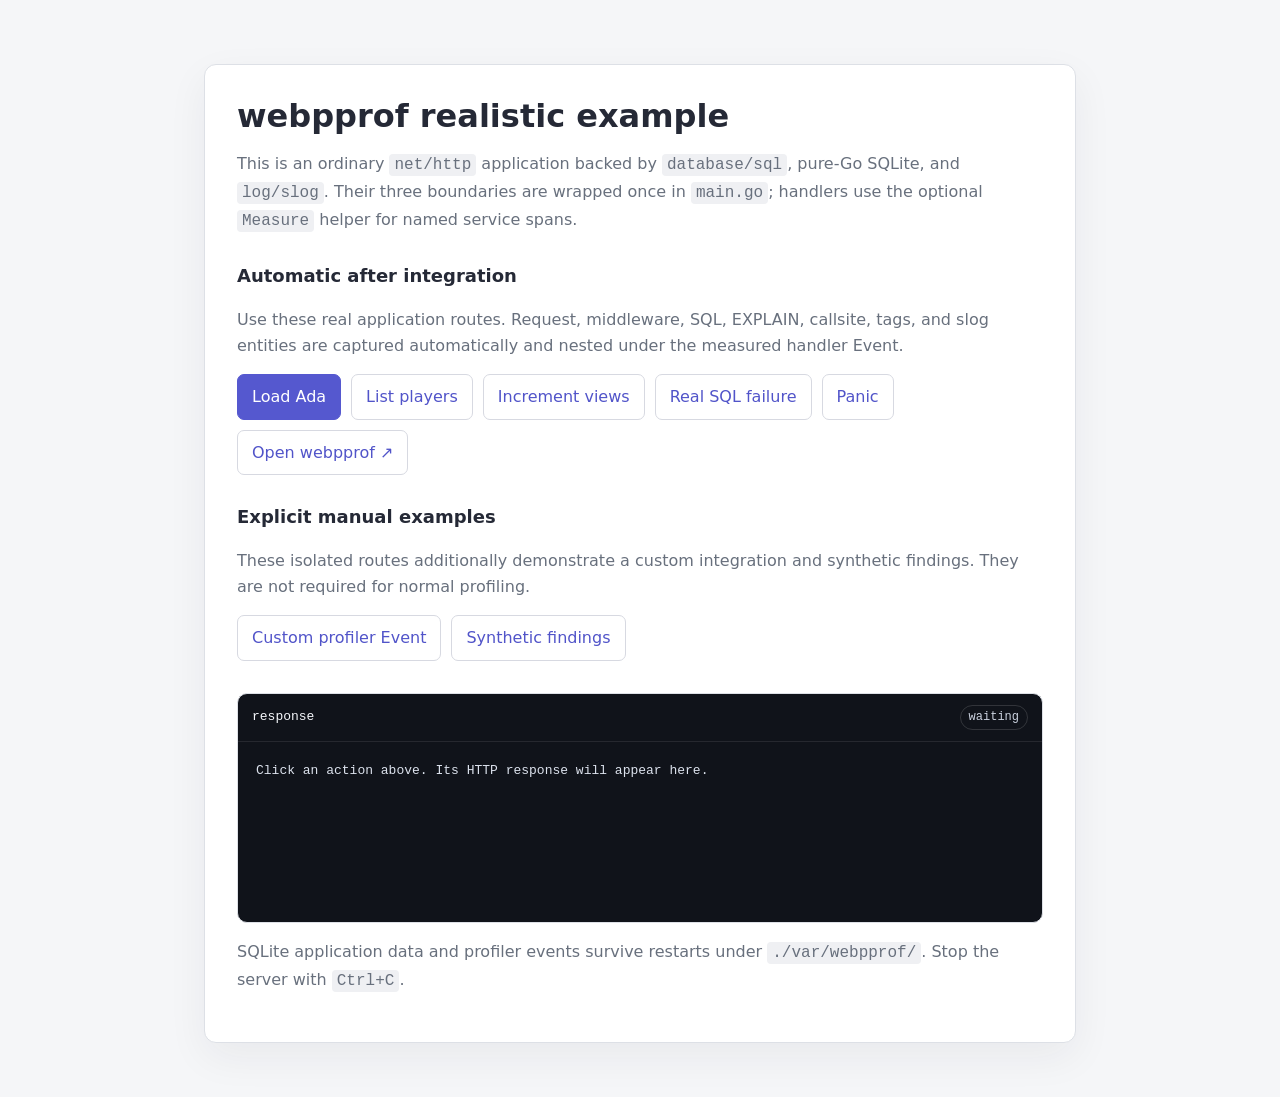
==== example/home.html @ 1f146370 "feat: release webpprof v0.3.0" ====
<!doctype html>
<html lang="en">
<head>
  <meta charset="utf-8">
  <meta name="viewport" content="width=device-width, initial-scale=1">
  <title>webpprof realistic example</title>
  <style>
    :root { color-scheme: light; --ink: #252936; --muted: #68707d; --line: #dde0e6; --accent: #5558cf; --paper: #ffffff; --canvas: #f5f6f8; }
    * { box-sizing: border-box; }
    body { max-width: 920px; margin: 64px auto; padding: 0 24px; color: var(--ink); background: var(--canvas); font: 16px/1.6 system-ui, sans-serif; }
    main { padding: 32px; border: 1px solid #dde0e6; border-radius: 12px; background: white; box-shadow: 0 14px 40px #1f29370f; }
    h1 { margin: 0 0 8px; line-height: 1.2; }
    h2 { margin: 28px 0 4px; font-size: 18px; }
    p { color: var(--muted); }
    nav { display: flex; flex-wrap: wrap; gap: 10px; margin-top: 16px; }
    a, button { padding: 9px 14px; border: 1px solid #d7d9e1; border-radius: 7px; color: #5154c9; background: white; font: inherit; text-decoration: none; cursor: pointer; }
    a:hover, button:hover { border-color: #777ae0; background: #f0f1ff; }
    button.primary { border-color: var(--accent); color: white; background: var(--accent); }
    button:disabled { cursor: wait; opacity: .58; }
    p code { padding: 2px 5px; border-radius: 4px; background: #eff0f3; }
    .response-panel { margin-top: 32px; overflow: hidden; border: 1px solid var(--line); border-radius: 10px; background: #10131a; }
    .response-head { display: flex; align-items: center; justify-content: space-between; gap: 16px; min-height: 48px; padding: 10px 14px; border-bottom: 1px solid #ffffff17; color: #aeb6c5; font: 12px/1.4 ui-monospace, SFMono-Regular, Consolas, monospace; }
    .response-head strong { color: #f5f7fb; font-size: 13px; font-weight: 500; }
    .response-status { flex: none; padding: 3px 8px; border: 1px solid #ffffff24; border-radius: 999px; color: #cbd2df; }
    .response-status.ok { border-color: #39b98266; color: #63d69d; }
    .response-status.error { border-color: #e26b7666; color: #ff8993; }
    pre { min-height: 180px; max-height: 440px; margin: 0; overflow: auto; padding: 18px; color: #dce2ed; font: 13px/1.65 ui-monospace, SFMono-Regular, Consolas, monospace; tab-size: 2; white-space: pre-wrap; word-break: break-word; }
    pre code { font: inherit; }
    @media (max-width: 640px) { body { margin-block: 24px; } main { padding: 22px; } button, a { width: 100%; text-align: left; } }
  </style>
</head>
<body>
  <main>
    <h1>webpprof realistic example</h1>
    <p>This is an ordinary <code>net/http</code> application backed by <code>database/sql</code>, pure-Go SQLite, and <code>log/slog</code>. Their three boundaries are wrapped once in <code>main.go</code>; handlers use the optional <code>Measure</code> helper for named service spans.</p>
    <h2>Automatic after integration</h2>
    <p>Use these real application routes. Request, middleware, SQL, EXPLAIN, callsite, tags, and slog entities are captured automatically and nested under the measured handler Event.</p>
    <nav>
      <button class="primary" type="button" data-request="/api/players/42?tenant=acme" data-method="GET">Load Ada</button>
      <button type="button" data-request="/api/players?tenant=umbrella" data-method="GET">List players</button>
      <button type="button" data-request="/api/players/42/views?tenant=acme" data-method="POST">Increment views</button>
      <button type="button" data-request="/api/failure?tenant=acme" data-method="GET">Real SQL failure</button>
      <button type="button" data-request="/panic?tenant=umbrella" data-method="GET">Panic</button>
      <a href="/debug/webpprof/" target="_blank" rel="noreferrer">Open webpprof ↗</a>
    </nav>
    <h2>Explicit manual examples</h2>
    <p>These isolated routes additionally demonstrate a custom integration and synthetic findings. They are not required for normal profiling.</p>
    <nav>
      <button type="button" data-request="/api/manual/custom-profiler?tenant=acme" data-method="GET">Custom profiler Event</button>
      <button type="button" data-request="/api/manual/diagnostics?tenant=umbrella" data-method="GET">Synthetic findings</button>
    </nav>
    <section class="response-panel" aria-labelledby="response-title">
      <div class="response-head">
        <strong id="response-title">response</strong>
        <span id="response-status" class="response-status">waiting</span>
      </div>
      <pre><code id="response" aria-live="polite">Click an action above. Its HTTP response will appear here.</code></pre>
    </section>
    <p>SQLite application data and profiler events survive restarts under <code>./var/webpprof/</code>. Stop the server with <code>Ctrl+C</code>.</p>
  </main>
  <script>
    const output = document.getElementById('response');
    const status = document.getElementById('response-status');

    document.addEventListener('click', async function (event) {
      const button = event.target.closest('[data-request]');
      if (!button) return;

      const method = button.dataset.method || 'GET';
      const target = button.dataset.request;
      button.disabled = true;
      status.className = 'response-status';
      status.textContent = 'loading';
      output.textContent = method + ' ' + target + '\n\nWaiting for response…';

      try {
        const response = await fetch(target, {
          method: method,
          headers: { 'Accept': 'application/json' },
        });
        const body = await response.text();
        let rendered = body || '(empty response body)';
        try {
          rendered = JSON.stringify(JSON.parse(body), null, 2);
        } catch (_) {}

        status.className = 'response-status ' + (response.ok ? 'ok' : 'error');
        status.textContent = String(response.status) + ' ' + response.statusText;
        output.textContent = method + ' ' + target + '\n\n' + rendered;
      } catch (error) {
        status.className = 'response-status error';
        status.textContent = 'network error';
        output.textContent = method + ' ' + target + '\n\n' + String(error);
      } finally {
        button.disabled = false;
      }
    });
  </script>
</body>
</html>
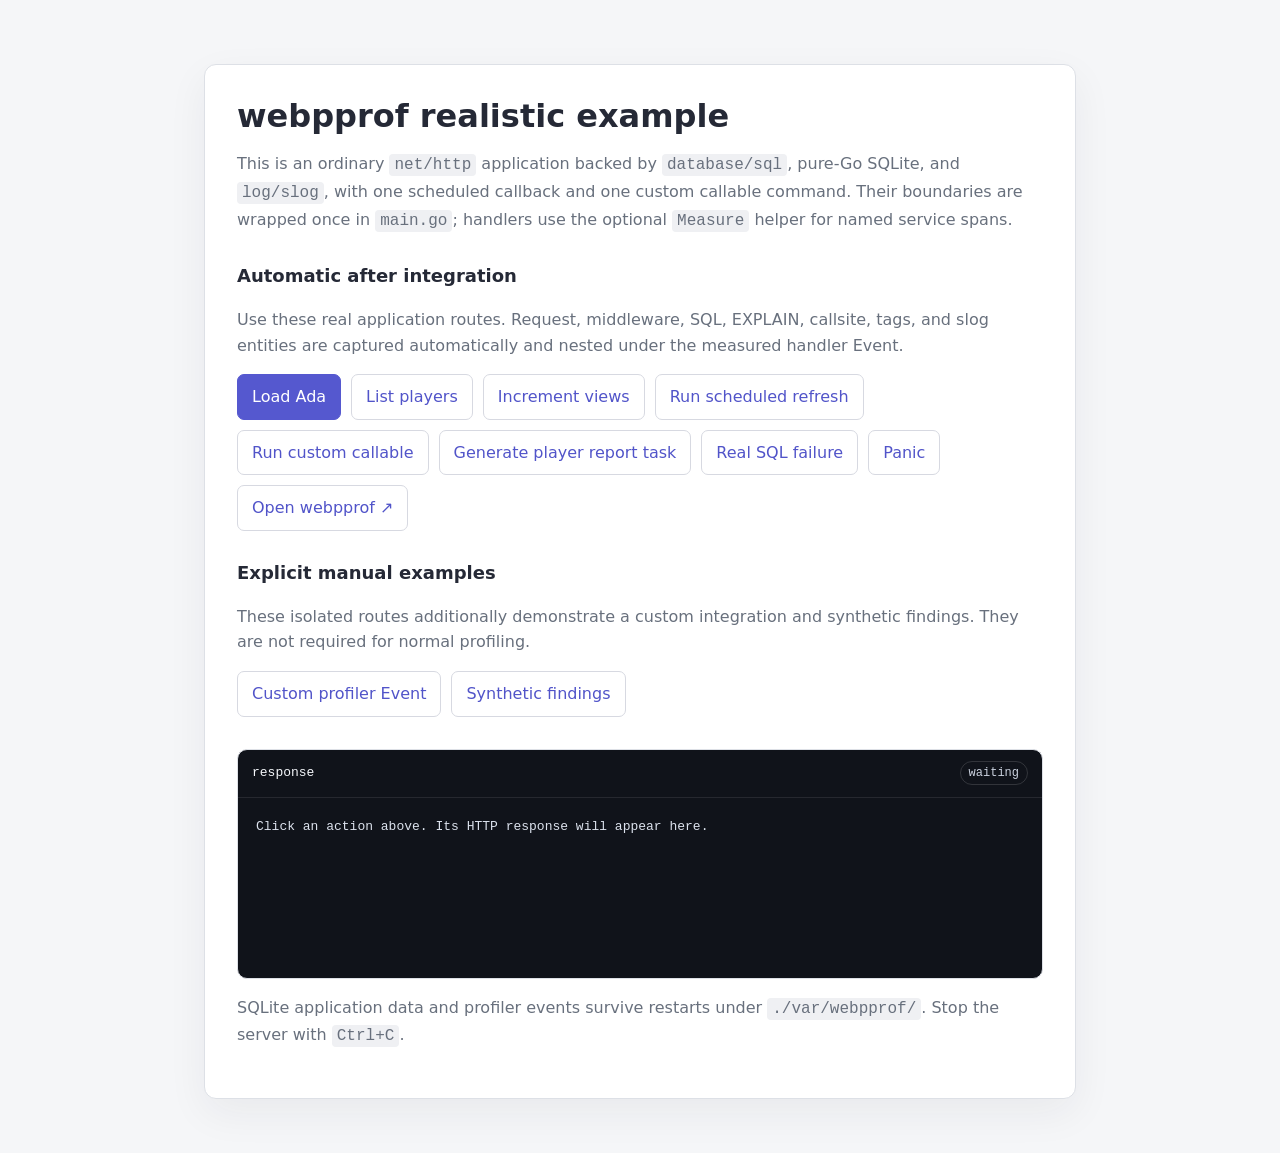
==== commit 9a65acd8: "release: prepare v0.5.0" ====
--- a/example/home.html
+++ b/example/home.html
@@ -32,13 +32,16 @@
 <body>
   <main>
     <h1>webpprof realistic example</h1>
-    <p>This is an ordinary <code>net/http</code> application backed by <code>database/sql</code>, pure-Go SQLite, and <code>log/slog</code>. Their three boundaries are wrapped once in <code>main.go</code>; handlers use the optional <code>Measure</code> helper for named service spans.</p>
+    <p>This is an ordinary <code>net/http</code> application backed by <code>database/sql</code>, pure-Go SQLite, and <code>log/slog</code>, with one scheduled callback and one custom callable command. Their boundaries are wrapped once in <code>main.go</code>; handlers use the optional <code>Measure</code> helper for named service spans.</p>
     <h2>Automatic after integration</h2>
     <p>Use these real application routes. Request, middleware, SQL, EXPLAIN, callsite, tags, and slog entities are captured automatically and nested under the measured handler Event.</p>
     <nav>
       <button class="primary" type="button" data-request="/api/players/42?tenant=acme" data-method="GET">Load Ada</button>
       <button type="button" data-request="/api/players?tenant=umbrella" data-method="GET">List players</button>
       <button type="button" data-request="/api/players/42/views?tenant=acme" data-method="POST">Increment views</button>
+      <button type="button" data-request="/api/schedules/refresh-players?tenant=umbrella" data-method="POST">Run scheduled refresh</button>
+      <button type="button" data-request="/api/callables/rebuild-player-index?tenant=acme" data-method="POST">Run custom callable</button>
+      <button type="button" data-request="/api/tasks/generate-player-report?tenant=umbrella" data-method="POST">Generate player report task</button>
       <button type="button" data-request="/api/failure?tenant=acme" data-method="GET">Real SQL failure</button>
       <button type="button" data-request="/panic?tenant=umbrella" data-method="GET">Panic</button>
       <a href="/debug/webpprof/" target="_blank" rel="noreferrer">Open webpprof ↗</a>
